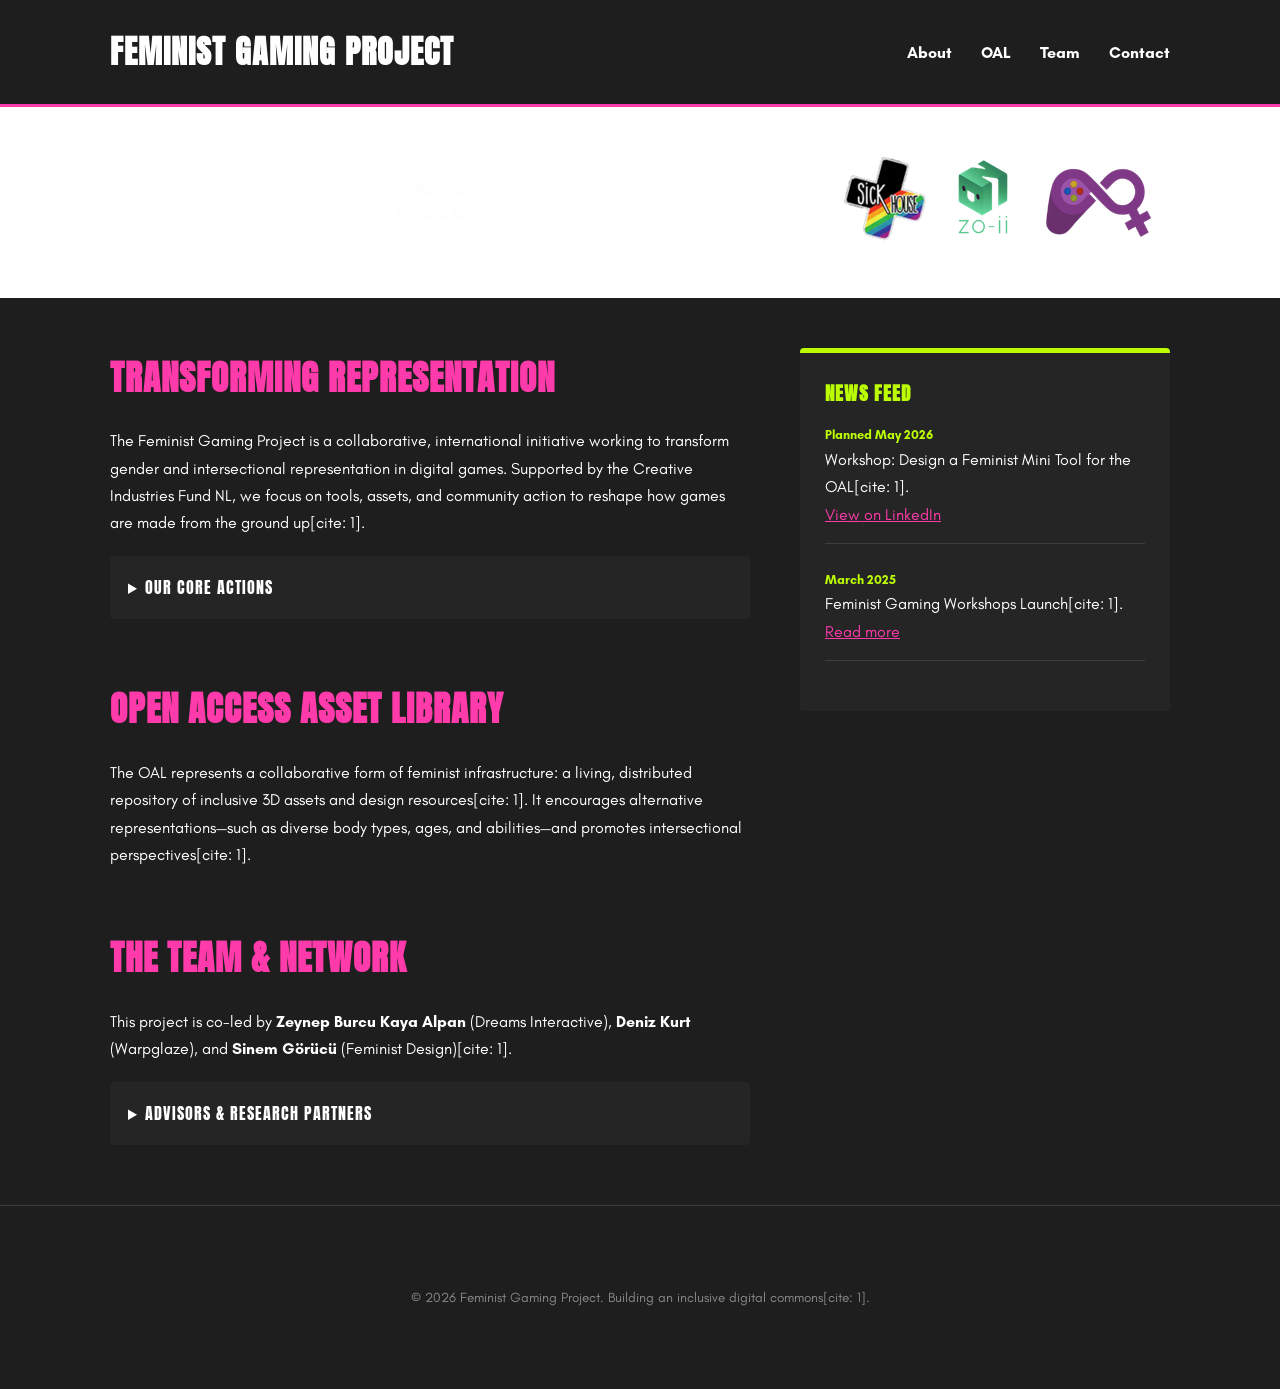
==== index.html @ a5b0f679 "website files upload" ====
<!DOCTYPE html>
<html lang="en">
<head>
    <meta charset="UTF-8">
    <meta name="viewport" content="width=device-width, initial-scale=1.0">
    <title>Feminist Gaming Project | Home</title>
    <link rel="stylesheet" href="style.css">
</head>
<body>

<header>
    <div class="container header-content">
        <h1>Feminist Gaming Project</h1>
        <nav>
            <a href="index.html">About</a>
            <a href="index.html#oal">OAL</a>
            <a href="index.html#team">Team</a>
            <a href="contact.html">Contact</a>
        </nav>
    </div>
</header>

<div class="logo-banner">
    <div class="container">
        <img src="images/logo_banner.png" alt="Project Partners" class="banner-img">
    </div>
</div>

<main class="container main-layout">
    <div class="content-area">
        <section id="about">
            <h2>Transforming Representation</h2>
            <p>The Feminist Gaming Project is a collaborative, international initiative working to transform gender and intersectional representation in digital games. Supported by the Creative Industries Fund NL, we focus on tools, assets, and community action to reshape how games are made from the ground up[cite: 1].</p>
            
            <details class="toggle-item">
                <summary>Our Core Actions</summary>
                <div class="toggle-content">
                    <ul>
                        <li>Building an Open Access Asset Library (OAL) of inclusive, diverse 3D characters, animations, and tools[cite: 1].</li>
                        <li>Running workshops, game jams, and community events across NL, TR, DE and the UK[cite: 1].</li>
                        <li>Supporting creators through a Fellowship Program[cite: 1].</li>
                        <li>Co-producing travelling exhibitions and publications[cite: 1].</li>
                    </ul>
                </div>
            </details>
        </section>

        <section id="oal">
            <h2>Open Access Asset Library</h2>
            <p>The OAL represents a collaborative form of feminist infrastructure: a living, distributed repository of inclusive 3D assets and design resources[cite: 1]. It encourages alternative representations—such as diverse body types, ages, and abilities—and promotes intersectional perspectives[cite: 1].</p>
        </section>

        <section id="team">
            <h2>The Team & Network</h2>
            <p>This project is co-led by <strong>Zeynep Burcu Kaya Alpan</strong> (Dreams Interactive), <strong>Deniz Kurt</strong> (Warpglaze), and <strong>Sinem Görücü</strong> (Feminist Design)[cite: 1].</p>
            
            <details class="toggle-item">
                <summary>Advisors & Research Partners</summary>
                <div class="toggle-content">
                    <ul>
                        <li>Dr. Diğdem Sezen (Senior Lecturer in Games, UCA)[cite: 1]</li>
                        <li>Zuraida Buter (Playful culture curator, NL)[cite: 1]</li>
                        <li>Dr. Emma Westecott (Associate Professor in Game Design, OCAD University)[cite: 1]</li>
                        <li>Creative Industries Fund NL[cite: 1]</li>
                        <li>Sickhouse (NL), UCA (UK), and Games for Change Türkiye (TR)[cite: 1]</li>
                    </ul>
                </div>
            </details>
        </section>
    </div>

    <aside class="news-sidebar">
        <h3>News Feed</h3>
        <div class="news-item">
            <p class="date">Planned May 2026</p>
            <p>Workshop: Design a Feminist Mini Tool for the OAL[cite: 1].</p>
            <a href="https://www.linkedin.com/company/feministgaming/" target="_blank">View on LinkedIn</a>
        </div>
        <div class="news-item">
            <p class="date">March 2025</p>
            <p>Feminist Gaming Workshops Launch[cite: 1].</p>
            <a href="https://www.linkedin.com/company/feministgaming/" target="_blank">Read more</a>
        </div>
    </aside>
</main>

<footer>
    <div class="container">
        <p>&copy; 2026 Feminist Gaming Project. Building an inclusive digital commons[cite: 1].</p>
    </div>
</footer>

</body>
</html>
---- style.css ----
/* Font Setup */
@font-face {
    font-family: 'Anton';
    src: url('fonts/Anton-Regular.ttf') format('truetype');
}

@font-face {
    font-family: 'GlacialIndifference';
    src: url('fonts/GlacialIndifference-Regular.otf') format('opentype');
    font-weight: normal;
}

@font-face {
    font-family: 'GlacialIndifference';
    src: url('fonts/GlacialIndifference-Bold.otf') format('opentype');
    font-weight: bold;
}

:root {
    --magenta: #ff3aaa;      /* Primary Accent */
    --bright-green: #bcfd04; /* Secondary Accent */
    --bg-grey: #1e1e1e;      /* Soft Dark Grey */
    --bg-sidebar: #252525;   /* Slightly lighter grey for contrast */
    --text-white: #ffffff;
}

* {
    box-sizing: border-box;
    margin: 0;
    padding: 0;
}

body {
    font-family: 'GlacialIndifference', sans-serif;
    background-color: var(--bg-grey);
    color: var(--text-white);
    line-height: 1.7;
}

h1, h2, h3, summary {
    font-family: 'Anton', sans-serif;
    text-transform: uppercase;
    letter-spacing: 1px;
}

h2 {
    color: var(--magenta);
    font-size: 2.2rem;
    margin-bottom: 20px;
}

.container {
    max-width: 1100px;
    margin: 0 auto;
    padding: 0 20px;
}

/* Header */
header {
    background-color: var(--bg-grey);
    border-bottom: 3px solid var(--magenta);
    padding: 25px 0;
    position: sticky;
    top: 0;
    z-index: 1000;
}

.header-content {
    display: flex;
    justify-content: space-between;
    align-items: center;
}

nav a {
    color: var(--text-white);
    text-decoration: none;
    margin-left: 25px;
    font-weight: bold;
    transition: color 0.3s;
}

nav a:hover {
    color: var(--bright-green);
}

/* Logo Banner */
.logo-banner {
    background-color: #ffffff; /* White background for transparent PNG logos */
    padding: 40px 0;
    text-align: center;
}

.banner-img {
    max-width: 100%;
    height: auto;
}

/* Layout */
.main-layout {
    display: flex;
    gap: 50px;
    margin-top: 50px;
}

.content-area {
    flex: 2;
}

section {
    margin-bottom: 60px;
}

/* Sidebar */
.news-sidebar {
    flex: 1;
    background: var(--bg-sidebar);
    padding: 25px;
    border-radius: 4px;
    border-top: 5px solid var(--bright-green);
    height: fit-content;
}

.news-sidebar h3 {
    color: var(--bright-green);
    margin-bottom: 15px;
}

.news-item {
    margin-bottom: 25px;
    padding-bottom: 15px;
    border-bottom: 1px solid #3d3d3d;
}

.news-item .date {
    font-size: 0.8rem;
    color: var(--bright-green);
    font-weight: bold;
}

/* Toggles */
details.toggle-item {
    background: var(--bg-sidebar);
    margin-top: 20px;
    border-radius: 4px;
}

summary {
    padding: 18px;
    cursor: pointer;
    transition: background 0.3s;
}

summary:hover {
    background: #2a2a2a;
    color: var(--magenta);
}

.toggle-content {
    padding: 20px;
    border-top: 1px solid #3d3d3d;
}

/* Contact Specific Styles */
.contact-links p {
    margin: 15px 0;
    font-size: 1.1rem;
}

.social-list {
    list-style: none;
    margin-top: 15px;
}

.social-list li {
    margin-bottom: 10px;
}

/* Global Links */
a {
    color: var(--magenta);
    text-decoration: underline;
}

a:hover {
    color: var(--bright-green);
    text-decoration: none;
}

footer {
    text-align: center;
    padding: 80px 0;
    border-top: 1px solid #3d3d3d;
    color: #888;
    font-size: 0.85rem;
}
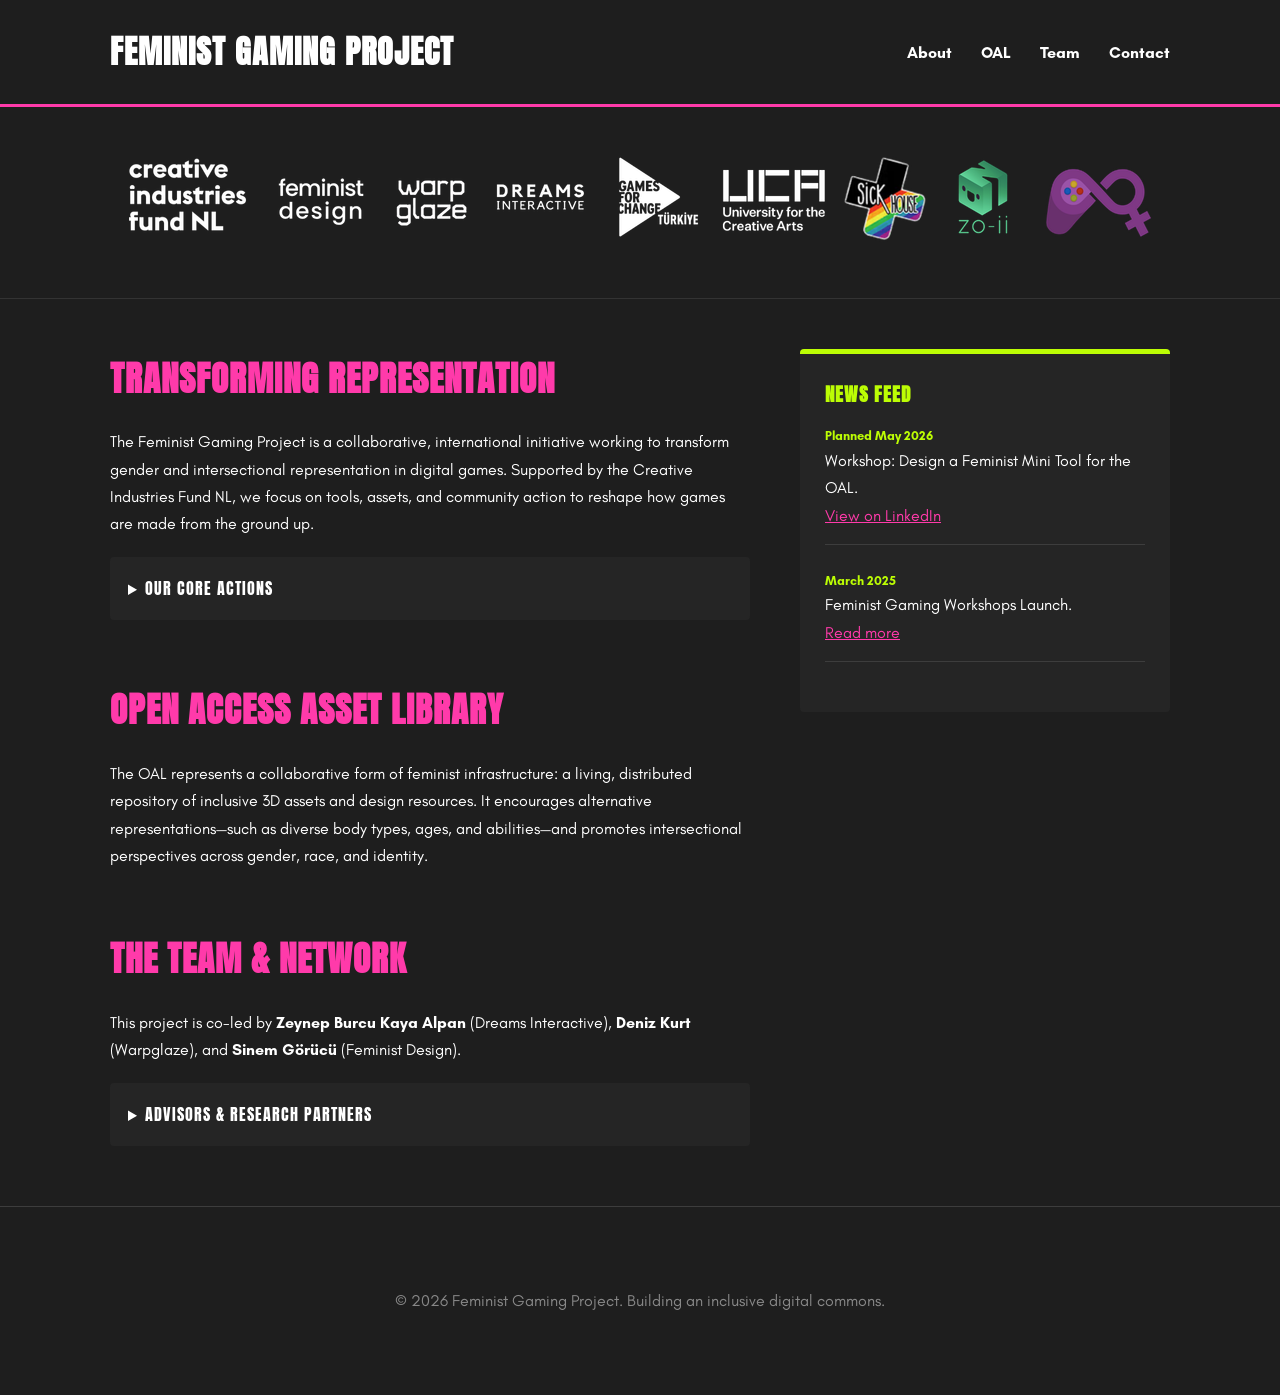
==== commit 3db60168: "banner bg edit and cite texts fix" ====
--- a/index.html
+++ b/index.html
@@ -22,6 +22,7 @@
 
 <div class="logo-banner">
     <div class="container">
+        <!-- Banner now sits on a dark background so white logos show up -->
         <img src="images/logo_banner.png" alt="Project Partners" class="banner-img">
     </div>
 </div>
@@ -30,16 +31,16 @@
     <div class="content-area">
         <section id="about">
             <h2>Transforming Representation</h2>
-            <p>The Feminist Gaming Project is a collaborative, international initiative working to transform gender and intersectional representation in digital games. Supported by the Creative Industries Fund NL, we focus on tools, assets, and community action to reshape how games are made from the ground up[cite: 1].</p>
+            <p>The Feminist Gaming Project is a collaborative, international initiative working to transform gender and intersectional representation in digital games. Supported by the Creative Industries Fund NL, we focus on tools, assets, and community action to reshape how games are made from the ground up.</p>
             
             <details class="toggle-item">
                 <summary>Our Core Actions</summary>
                 <div class="toggle-content">
                     <ul>
-                        <li>Building an Open Access Asset Library (OAL) of inclusive, diverse 3D characters, animations, and tools[cite: 1].</li>
-                        <li>Running workshops, game jams, and community events across NL, TR, DE and the UK[cite: 1].</li>
-                        <li>Supporting creators through a Fellowship Program[cite: 1].</li>
-                        <li>Co-producing travelling exhibitions and publications[cite: 1].</li>
+                        <li>Building an Open Access Asset Library (OAL) of inclusive, diverse 3D characters, animations, and tools.</li>
+                        <li>Running workshops, game jams, and community events across NL, TR, DE and the UK.</li>
+                        <li>Supporting creators through a Fellowship Program.</li>
+                        <li>Co-producing travelling exhibitions and publications.</li>
                     </ul>
                 </div>
             </details>
@@ -47,22 +48,22 @@
 
         <section id="oal">
             <h2>Open Access Asset Library</h2>
-            <p>The OAL represents a collaborative form of feminist infrastructure: a living, distributed repository of inclusive 3D assets and design resources[cite: 1]. It encourages alternative representations—such as diverse body types, ages, and abilities—and promotes intersectional perspectives[cite: 1].</p>
+            <p>The OAL represents a collaborative form of feminist infrastructure: a living, distributed repository of inclusive 3D assets and design resources. It encourages alternative representations—such as diverse body types, ages, and abilities—and promotes intersectional perspectives across gender, race, and identity.</p>
         </section>
 
         <section id="team">
             <h2>The Team & Network</h2>
-            <p>This project is co-led by <strong>Zeynep Burcu Kaya Alpan</strong> (Dreams Interactive), <strong>Deniz Kurt</strong> (Warpglaze), and <strong>Sinem Görücü</strong> (Feminist Design)[cite: 1].</p>
+            <p>This project is co-led by <strong>Zeynep Burcu Kaya Alpan</strong> (Dreams Interactive), <strong>Deniz Kurt</strong> (Warpglaze), and <strong>Sinem Görücü</strong> (Feminist Design).</p>
             
             <details class="toggle-item">
                 <summary>Advisors & Research Partners</summary>
                 <div class="toggle-content">
                     <ul>
-                        <li>Dr. Diğdem Sezen (Senior Lecturer in Games, UCA)[cite: 1]</li>
-                        <li>Zuraida Buter (Playful culture curator, NL)[cite: 1]</li>
-                        <li>Dr. Emma Westecott (Associate Professor in Game Design, OCAD University)[cite: 1]</li>
-                        <li>Creative Industries Fund NL[cite: 1]</li>
-                        <li>Sickhouse (NL), UCA (UK), and Games for Change Türkiye (TR)[cite: 1]</li>
+                        <li>Dr. Diğdem Sezen (Senior Lecturer in Games, UCA)</li>
+                        <li>Zuraida Buter (Playful culture curator, NL)</li>
+                        <li>Dr. Emma Westecott (Associate Professor in Game Design, OCAD University)</li>
+                        <li>Creative Industries Fund NL</li>
+                        <li>Sickhouse (NL), UCA (UK), and Games for Change Türkiye (TR)</li>
                     </ul>
                 </div>
             </details>
@@ -73,12 +74,12 @@
         <h3>News Feed</h3>
         <div class="news-item">
             <p class="date">Planned May 2026</p>
-            <p>Workshop: Design a Feminist Mini Tool for the OAL[cite: 1].</p>
+            <p>Workshop: Design a Feminist Mini Tool for the OAL.</p>
             <a href="https://www.linkedin.com/company/feministgaming/" target="_blank">View on LinkedIn</a>
         </div>
         <div class="news-item">
             <p class="date">March 2025</p>
-            <p>Feminist Gaming Workshops Launch[cite: 1].</p>
+            <p>Feminist Gaming Workshops Launch.</p>
             <a href="https://www.linkedin.com/company/feministgaming/" target="_blank">Read more</a>
         </div>
     </aside>
@@ -86,7 +87,7 @@
 
 <footer>
     <div class="container">
-        <p>&copy; 2026 Feminist Gaming Project. Building an inclusive digital commons[cite: 1].</p>
+        <p>&copy; 2026 Feminist Gaming Project. Building an inclusive digital commons.</p>
     </div>
 </footer>
 
--- a/style.css
+++ b/style.css
@@ -20,7 +20,7 @@
     --magenta: #ff3aaa;      /* Primary Accent */
     --bright-green: #bcfd04; /* Secondary Accent */
     --bg-grey: #1e1e1e;      /* Soft Dark Grey */
-    --bg-sidebar: #252525;   /* Slightly lighter grey for contrast */
+    --bg-sidebar: #252525;   /* Sidebar contrast */
     --text-white: #ffffff;
 }
 
@@ -76,18 +76,18 @@
     text-decoration: none;
     margin-left: 25px;
     font-weight: bold;
-    transition: color 0.3s;
 }
 
 nav a:hover {
     color: var(--bright-green);
 }
 
-/* Logo Banner */
+/* Logo Banner - FIXED: No more white background */
 .logo-banner {
-    background-color: #ffffff; /* White background for transparent PNG logos */
+    background-color: var(--bg-grey); 
     padding: 40px 0;
     text-align: center;
+    border-bottom: 1px solid #333;
 }
 
 .banner-img {
@@ -110,13 +110,13 @@
     margin-bottom: 60px;
 }
 
-/* Sidebar */
+/* News Sidebar */
 .news-sidebar {
     flex: 1;
     background: var(--bg-sidebar);
     padding: 25px;
     border-radius: 4px;
-    border-top: 5px solid var(--bright-green);
+    border-top: 5px solid var(--bright-green); /* Using green here as secondary */
     height: fit-content;
 }
 
@@ -147,11 +147,9 @@
 summary {
     padding: 18px;
     cursor: pointer;
-    transition: background 0.3s;
 }
 
 summary:hover {
-    background: #2a2a2a;
     color: var(--magenta);
 }
 
@@ -160,22 +158,7 @@
     border-top: 1px solid #3d3d3d;
 }
 
-/* Contact Specific Styles */
-.contact-links p {
-    margin: 15px 0;
-    font-size: 1.1rem;
-}
-
-.social-list {
-    list-style: none;
-    margin-top: 15px;
-}
-
-.social-list li {
-    margin-bottom: 10px;
-}
-
-/* Global Links */
+/* Links */
 a {
     color: var(--magenta);
     text-decoration: underline;
@@ -183,7 +166,6 @@
 
 a:hover {
     color: var(--bright-green);
-    text-decoration: none;
 }
 
 footer {
@@ -191,5 +173,4 @@
     padding: 80px 0;
     border-top: 1px solid #3d3d3d;
     color: #888;
-    font-size: 0.85rem;
 }
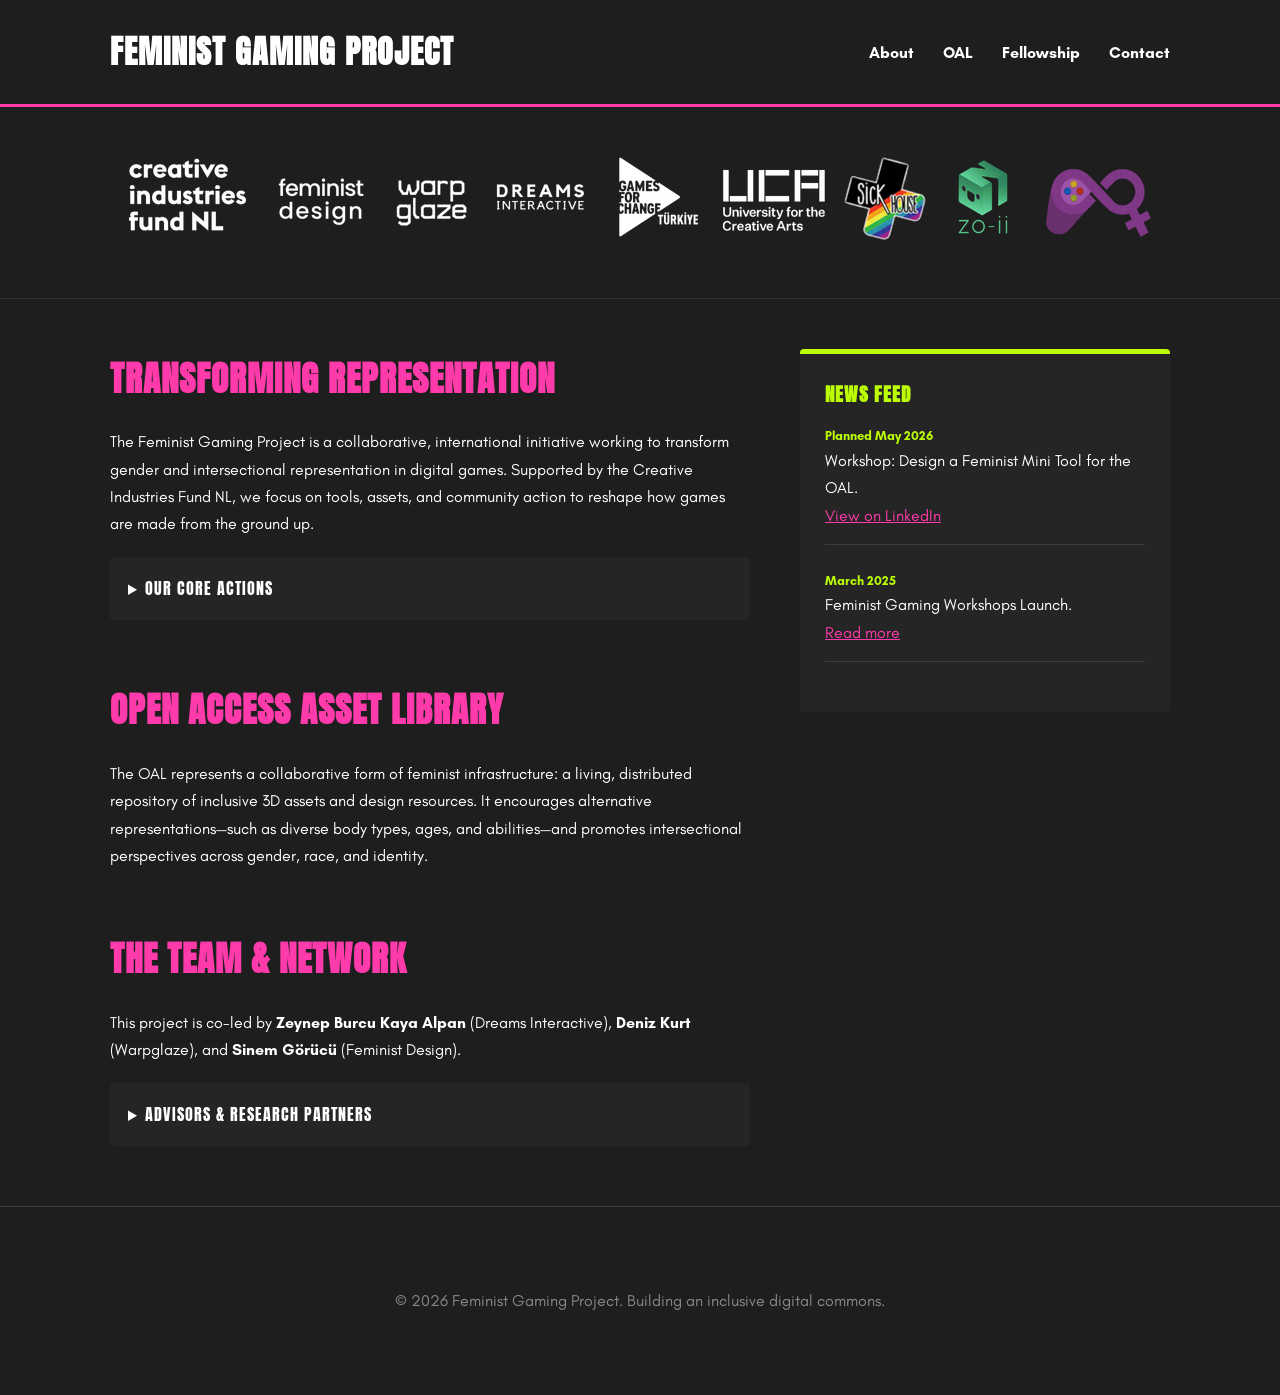
==== commit 6d7dfc4d: "fellowship website" ====
--- a/index.html
+++ b/index.html
@@ -14,7 +14,7 @@
         <nav>
             <a href="index.html">About</a>
             <a href="index.html#oal">OAL</a>
-            <a href="index.html#team">Team</a>
+            <a href="fellowship/">Fellowship</a>
             <a href="contact.html">Contact</a>
         </nav>
     </div>
--- a/style.css
+++ b/style.css
@@ -173,4 +173,264 @@
     padding: 80px 0;
     border-top: 1px solid #3d3d3d;
     color: #888;
+}
+
+/* ─── Fellowship Page ─── */
+
+.fellowship-hero {
+    margin-top: 50px;
+    margin-bottom: 60px;
+    padding: 50px 40px;
+    background: linear-gradient(135deg, rgba(255, 58, 170, 0.08), rgba(188, 253, 4, 0.05));
+    border: 1px solid rgba(255, 58, 170, 0.15);
+    border-radius: 8px;
+    position: relative;
+}
+
+.fellowship-hero-badge {
+    display: inline-block;
+    background: var(--magenta);
+    color: var(--text-white);
+    font-family: 'Anton', sans-serif;
+    text-transform: uppercase;
+    letter-spacing: 2px;
+    font-size: 0.75rem;
+    padding: 6px 16px;
+    border-radius: 3px;
+    margin-bottom: 20px;
+}
+
+.fellowship-hero h2 {
+    font-size: 2.8rem;
+    margin-bottom: 10px;
+}
+
+.fellowship-hero-tagline {
+    color: var(--bright-green);
+    font-weight: bold;
+    font-size: 1.15rem;
+    margin-bottom: 20px;
+}
+
+/* Cards Grid */
+.fellowship-cards {
+    display: grid;
+    grid-template-columns: repeat(2, 1fr);
+    gap: 24px;
+    margin-top: 30px;
+}
+
+.fellowship-card {
+    background: var(--bg-sidebar);
+    padding: 30px;
+    border-radius: 6px;
+    border-left: 4px solid var(--magenta);
+    transition: transform 0.2s ease, border-color 0.2s ease;
+}
+
+.fellowship-card:hover {
+    transform: translateY(-3px);
+    border-color: var(--bright-green);
+}
+
+.fellowship-card-icon {
+    font-size: 1.8rem;
+    margin-bottom: 12px;
+}
+
+.fellowship-card h3 {
+    color: var(--text-white);
+    margin-bottom: 10px;
+    font-size: 1.1rem;
+}
+
+.fellowship-card p {
+    color: #ccc;
+    font-size: 0.95rem;
+    line-height: 1.6;
+}
+
+/* Sections */
+.fellowship-section {
+    margin-bottom: 60px;
+}
+
+.fellowship-section h2 {
+    margin-bottom: 20px;
+}
+
+/* Criteria List */
+.fellowship-criteria {
+    list-style: none;
+    margin: 20px 0;
+    padding: 0;
+}
+
+.fellowship-criteria li {
+    padding: 10px 0 10px 28px;
+    position: relative;
+    border-bottom: 1px solid rgba(61, 61, 61, 0.5);
+}
+
+.fellowship-criteria li::before {
+    content: '→';
+    position: absolute;
+    left: 0;
+    color: var(--magenta);
+    font-weight: bold;
+}
+
+.fellowship-note {
+    margin-top: 16px;
+    color: var(--bright-green);
+    font-size: 0.95rem;
+    font-style: italic;
+}
+
+/* Timeline */
+.fellowship-timeline {
+    margin-top: 30px;
+    padding-left: 24px;
+    border-left: 3px solid var(--magenta);
+}
+
+.fellowship-timeline-item {
+    position: relative;
+    padding: 0 0 40px 30px;
+}
+
+.fellowship-timeline-item:last-child {
+    padding-bottom: 0;
+}
+
+.fellowship-timeline-marker {
+    position: absolute;
+    left: -34px;
+    top: 4px;
+    width: 14px;
+    height: 14px;
+    border-radius: 50%;
+    background: var(--magenta);
+    border: 3px solid var(--bg-grey);
+    box-shadow: 0 0 0 2px var(--magenta);
+}
+
+.fellowship-timeline-content h3 {
+    color: var(--bright-green);
+    font-size: 1rem;
+    margin-bottom: 6px;
+}
+
+.fellowship-timeline-content p {
+    color: #ccc;
+    font-size: 0.95rem;
+}
+
+/* Partners */
+.fellowship-partners {
+    display: flex;
+    flex-wrap: wrap;
+    gap: 10px;
+    margin-top: 20px;
+}
+
+.partner-tag {
+    background: var(--bg-sidebar);
+    border: 1px solid #3d3d3d;
+    padding: 8px 18px;
+    border-radius: 4px;
+    font-size: 0.9rem;
+    font-weight: bold;
+    transition: border-color 0.2s ease, color 0.2s ease;
+}
+
+.partner-tag:hover {
+    border-color: var(--magenta);
+    color: var(--magenta);
+}
+
+/* CTA */
+.fellowship-cta {
+    text-align: center;
+    padding: 50px 30px;
+    margin-bottom: 60px;
+    background: var(--bg-sidebar);
+    border-radius: 8px;
+    border-top: 4px solid var(--bright-green);
+}
+
+.fellowship-cta h2 {
+    color: var(--bright-green);
+}
+
+.fellowship-cta p {
+    max-width: 600px;
+    margin: 0 auto 30px;
+    color: #ccc;
+}
+
+.fellowship-cta-buttons {
+    display: flex;
+    gap: 16px;
+    justify-content: center;
+    flex-wrap: wrap;
+}
+
+.btn-primary {
+    display: inline-block;
+    background: var(--magenta);
+    color: var(--text-white);
+    text-decoration: none;
+    padding: 14px 32px;
+    border-radius: 4px;
+    font-weight: bold;
+    font-family: 'Anton', sans-serif;
+    text-transform: uppercase;
+    letter-spacing: 1px;
+    transition: background 0.2s ease, transform 0.2s ease;
+}
+
+.btn-primary:hover {
+    background: #e62e95;
+    transform: translateY(-2px);
+    color: var(--text-white);
+}
+
+.btn-secondary {
+    display: inline-block;
+    border: 2px solid var(--bright-green);
+    color: var(--bright-green);
+    text-decoration: none;
+    padding: 12px 30px;
+    border-radius: 4px;
+    font-weight: bold;
+    font-family: 'Anton', sans-serif;
+    text-transform: uppercase;
+    letter-spacing: 1px;
+    transition: background 0.2s ease, transform 0.2s ease;
+}
+
+.btn-secondary:hover {
+    background: rgba(188, 253, 4, 0.1);
+    transform: translateY(-2px);
+}
+
+/* Responsive */
+@media (max-width: 768px) {
+    .fellowship-cards {
+        grid-template-columns: 1fr;
+    }
+
+    .fellowship-hero h2 {
+        font-size: 2rem;
+    }
+
+    .fellowship-hero {
+        padding: 30px 20px;
+    }
+
+    .fellowship-cta-buttons {
+        flex-direction: column;
+        align-items: center;
+    }
 }
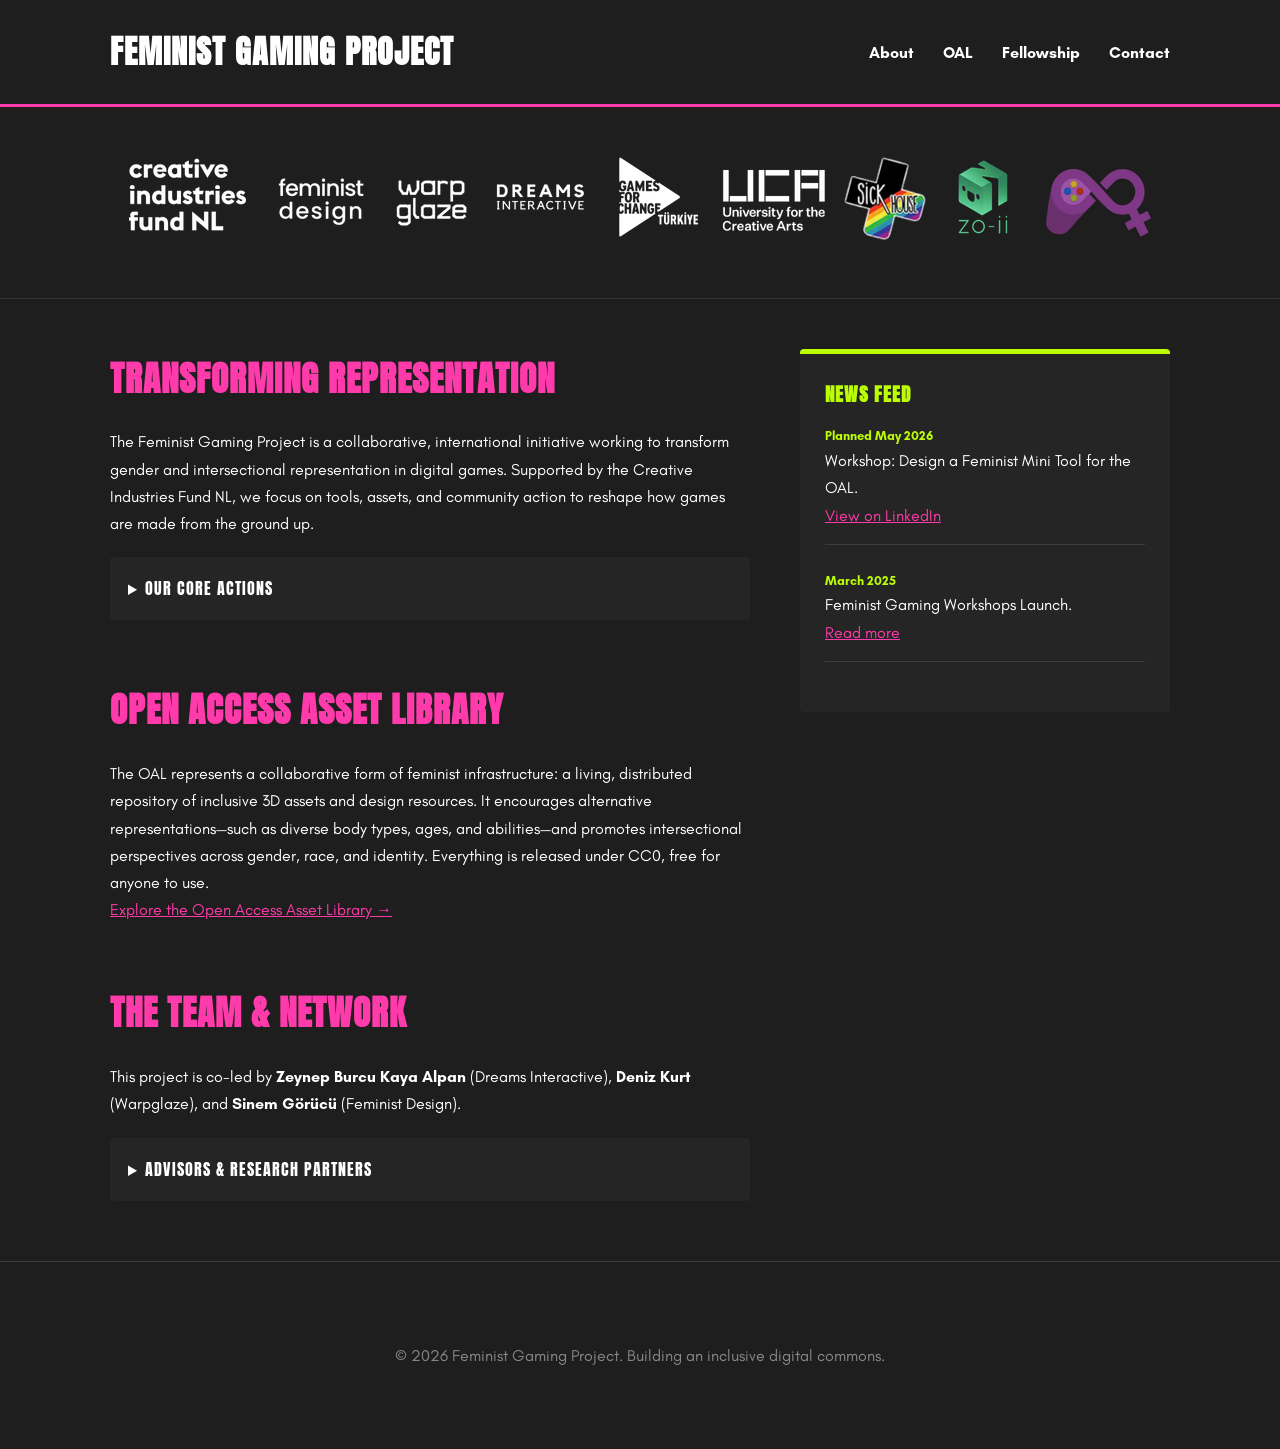
==== commit afae6b0d: "OAL page update" ====
--- a/index.html
+++ b/index.html
@@ -13,7 +13,7 @@
         <h1>Feminist Gaming Project</h1>
         <nav>
             <a href="index.html">About</a>
-            <a href="index.html#oal">OAL</a>
+            <a href="OAL/">OAL</a>
             <a href="fellowship/">Fellowship</a>
             <a href="contact.html">Contact</a>
         </nav>
@@ -48,7 +48,8 @@
 
         <section id="oal">
             <h2>Open Access Asset Library</h2>
-            <p>The OAL represents a collaborative form of feminist infrastructure: a living, distributed repository of inclusive 3D assets and design resources. It encourages alternative representations—such as diverse body types, ages, and abilities—and promotes intersectional perspectives across gender, race, and identity.</p>
+            <p>The OAL represents a collaborative form of feminist infrastructure: a living, distributed repository of inclusive 3D assets and design resources. It encourages alternative representations—such as diverse body types, ages, and abilities—and promotes intersectional perspectives across gender, race, and identity. Everything is released under CC0, free for anyone to use.</p>
+            <p><a href="OAL/">Explore the Open Access Asset Library →</a></p>
         </section>
 
         <section id="team">
--- a/style.css
+++ b/style.css
@@ -415,12 +415,192 @@
     transform: translateY(-2px);
 }
 
+/* Key Facts strip */
+.fellowship-facts {
+    display: flex;
+    flex-wrap: wrap;
+    gap: 16px;
+    margin-top: 36px;
+}
+
+.fellowship-fact {
+    flex: 1;
+    min-width: 130px;
+    background: rgba(0, 0, 0, 0.22);
+    border-radius: 6px;
+    padding: 18px 14px;
+    text-align: center;
+}
+
+.fellowship-fact .num {
+    display: block;
+    font-family: 'Anton', sans-serif;
+    font-size: 1.8rem;
+    color: var(--bright-green);
+    line-height: 1.1;
+}
+
+.fellowship-fact .label {
+    display: block;
+    margin-top: 6px;
+    font-size: 0.78rem;
+    text-transform: uppercase;
+    letter-spacing: 1px;
+    color: #ccc;
+}
+
+/* Callout box */
+.fellowship-callout {
+    background: rgba(255, 58, 170, 0.07);
+    border-left: 4px solid var(--magenta);
+    border-radius: 4px;
+    padding: 20px 24px;
+    margin: 24px 0;
+}
+
+.fellowship-callout p {
+    color: #ccc;
+    font-size: 0.95rem;
+    margin: 0;
+}
+
+.fellowship-callout strong {
+    color: var(--text-white);
+}
+
+/* Role toggles */
+.fellowship-roles {
+    margin-top: 30px;
+}
+
+.fellowship-roles details.toggle-item {
+    border-left: 4px solid var(--magenta);
+}
+
+.fellowship-roles summary {
+    display: flex;
+    align-items: baseline;
+    gap: 14px;
+    font-size: 1rem;
+}
+
+.role-num {
+    font-family: 'Anton', sans-serif;
+    color: var(--bright-green);
+    font-size: 1.1rem;
+}
+
+.role-why {
+    margin-top: 14px;
+    color: #ccc;
+    font-size: 0.92rem;
+    font-style: italic;
+}
+
+.role-why strong {
+    color: var(--bright-green);
+    font-style: normal;
+}
+
+/* Application steps */
+.fellowship-steps {
+    list-style: none;
+    counter-reset: step;
+    margin: 24px 0;
+    padding: 0;
+}
+
+.fellowship-steps li {
+    position: relative;
+    counter-increment: step;
+    padding: 0 0 22px 52px;
+}
+
+.fellowship-steps li:last-child {
+    padding-bottom: 0;
+}
+
+.fellowship-steps li::before {
+    content: counter(step);
+    position: absolute;
+    left: 0;
+    top: 0;
+    width: 34px;
+    height: 34px;
+    background: var(--magenta);
+    color: var(--text-white);
+    font-family: 'Anton', sans-serif;
+    border-radius: 50%;
+    display: flex;
+    align-items: center;
+    justify-content: center;
+}
+
+.fellowship-steps strong {
+    color: var(--text-white);
+}
+
+/* Email application box */
+.fellowship-apply-box {
+    text-align: center;
+    background: var(--bg-sidebar);
+    border: 1px solid #3d3d3d;
+    border-radius: 8px;
+    padding: 28px 24px;
+    margin: 28px 0;
+}
+
+.fellowship-apply-box .apply-label {
+    font-family: 'Anton', sans-serif;
+    text-transform: uppercase;
+    letter-spacing: 1px;
+    color: var(--bright-green);
+    font-size: 0.85rem;
+    margin-bottom: 10px;
+}
+
+.fellowship-apply-box .apply-email {
+    font-family: 'Anton', sans-serif;
+    font-size: 1.5rem;
+    color: var(--magenta);
+    text-decoration: none;
+    word-break: break-word;
+}
+
+.fellowship-apply-box .apply-email:hover {
+    color: var(--bright-green);
+}
+
+.fellowship-apply-box .apply-hint {
+    margin-top: 12px;
+    color: #ccc;
+    font-size: 0.9rem;
+}
+
+/* Deadline highlight */
+.fellowship-deadline {
+    margin-top: 24px;
+    text-align: center;
+    background: var(--magenta);
+    color: var(--text-white);
+    padding: 16px;
+    border-radius: 6px;
+    font-family: 'Anton', sans-serif;
+    text-transform: uppercase;
+    letter-spacing: 1px;
+    font-size: 1.1rem;
+}
+
 /* Responsive */
 @media (max-width: 768px) {
     .fellowship-cards {
         grid-template-columns: 1fr;
     }
 
+    .fellowship-fact {
+        min-width: 45%;
+    }
+
     .fellowship-hero h2 {
         font-size: 2rem;
     }
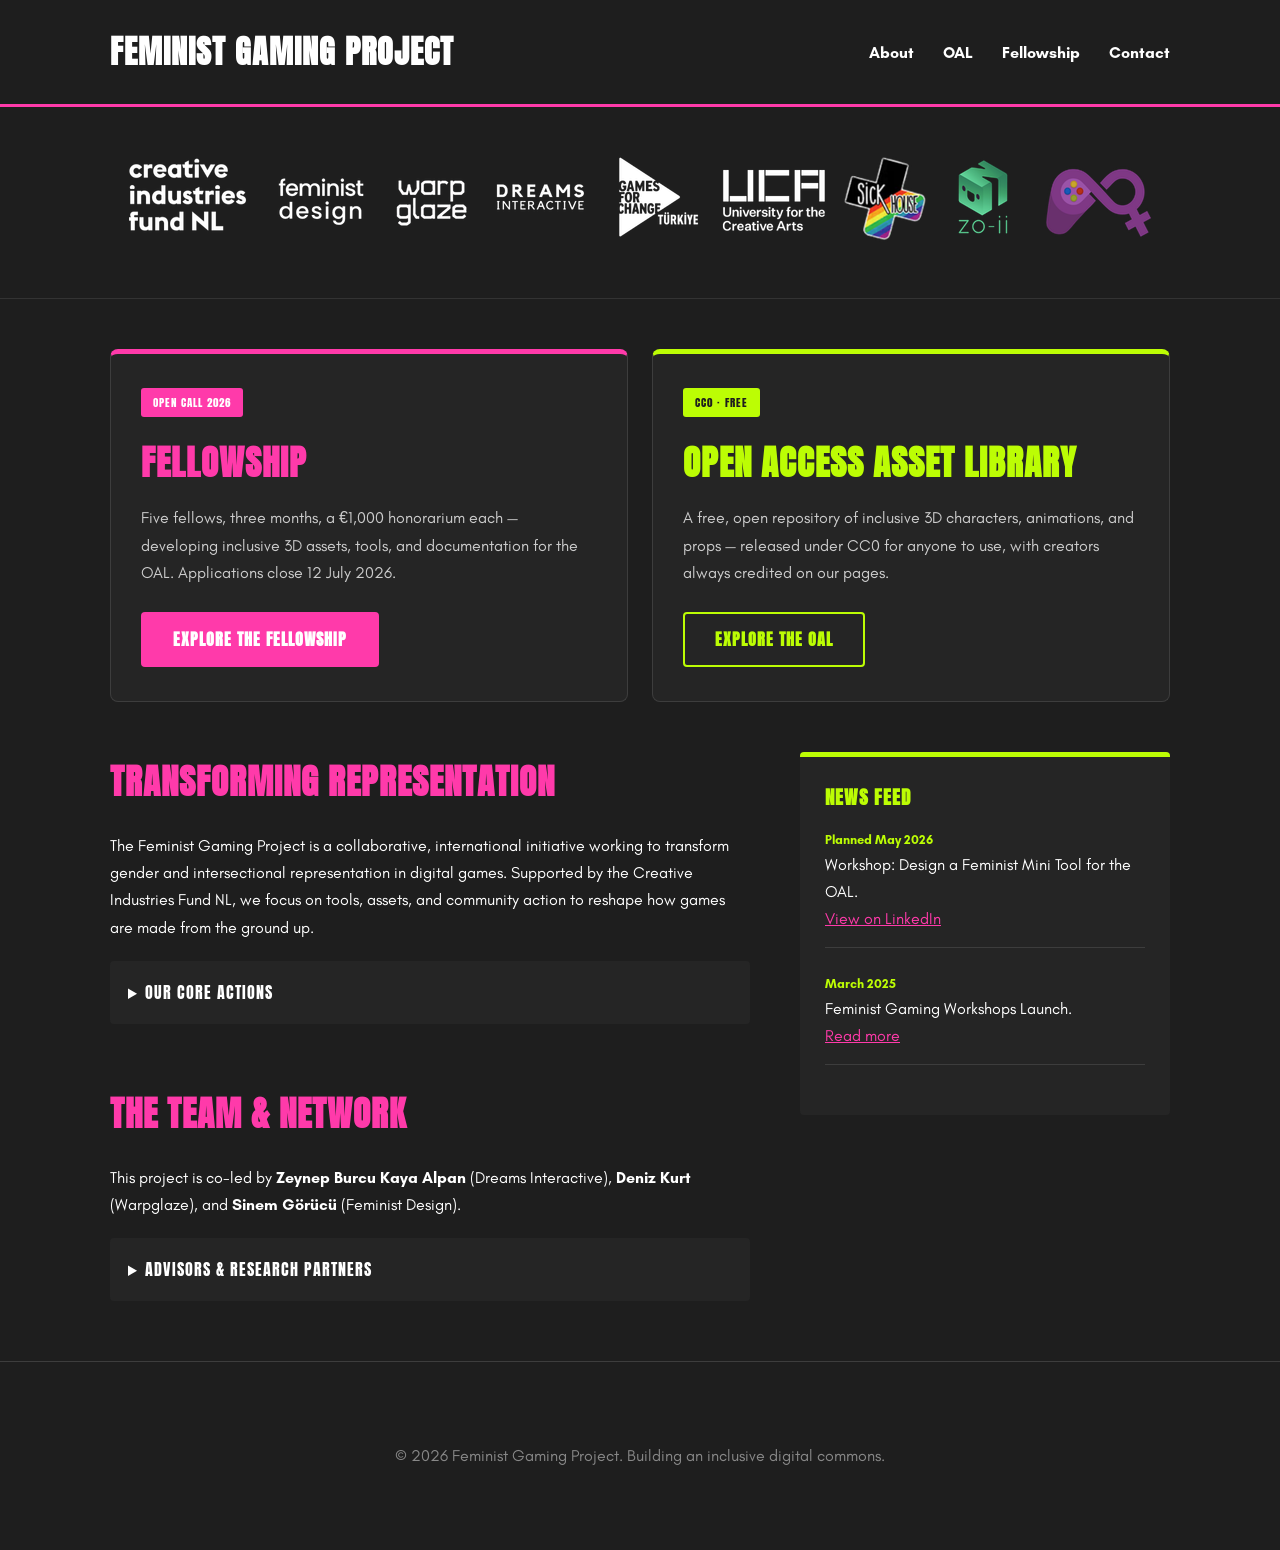
==== commit f62c9cd4: "homepage edit" ====
--- a/index.html
+++ b/index.html
@@ -13,7 +13,7 @@
         <h1>Feminist Gaming Project</h1>
         <nav>
             <a href="index.html">About</a>
-            <a href="OAL/">OAL</a>
+            <a href="OAL/index.html">OAL</a>
             <a href="fellowship/">Fellowship</a>
             <a href="contact.html">Contact</a>
         </nav>
@@ -26,6 +26,21 @@
         <img src="images/logo_banner.png" alt="Project Partners" class="banner-img">
     </div>
 </div>
+
+<section class="home-features container">
+    <div class="feature-frame">
+        <span class="feature-tag">Open Call 2026</span>
+        <h2>Fellowship</h2>
+        <p>Five fellows, three months, a €1,000 honorarium each — developing inclusive 3D assets, tools, and documentation for the OAL. Applications close 12 July 2026.</p>
+        <a href="fellowship/index.html" class="btn-primary">Explore the Fellowship</a>
+    </div>
+    <div class="feature-frame oal">
+        <span class="feature-tag">CC0 · Free</span>
+        <h2>Open Access Asset Library</h2>
+        <p>A free, open repository of inclusive 3D characters, animations, and props — released under CC0 for anyone to use, with creators always credited on our pages.</p>
+        <a href="OAL/index.html" class="btn-secondary">Explore the OAL</a>
+    </div>
+</section>
 
 <main class="container main-layout">
     <div class="content-area">
@@ -44,12 +59,6 @@
                     </ul>
                 </div>
             </details>
-        </section>
-
-        <section id="oal">
-            <h2>Open Access Asset Library</h2>
-            <p>The OAL represents a collaborative form of feminist infrastructure: a living, distributed repository of inclusive 3D assets and design resources. It encourages alternative representations—such as diverse body types, ages, and abilities—and promotes intersectional perspectives across gender, race, and identity. Everything is released under CC0, free for anyone to use.</p>
-            <p><a href="OAL/">Explore the Open Access Asset Library →</a></p>
         </section>
 
         <section id="team">
--- a/style.css
+++ b/style.css
@@ -93,6 +93,70 @@
 .banner-img {
     max-width: 100%;
     height: auto;
+}
+
+/* Home feature frames */
+.home-features {
+    display: grid;
+    grid-template-columns: repeat(2, 1fr);
+    gap: 24px;
+    margin-top: 50px;
+}
+
+.feature-frame {
+    display: flex;
+    flex-direction: column;
+    background: var(--bg-sidebar);
+    border: 1px solid #3d3d3d;
+    border-top: 5px solid var(--magenta);
+    border-radius: 8px;
+    padding: 34px 30px;
+    transition: transform 0.2s ease;
+}
+
+.feature-frame:hover {
+    transform: translateY(-3px);
+}
+
+.feature-frame.oal {
+    border-top-color: var(--bright-green);
+}
+
+.feature-tag {
+    align-self: flex-start;
+    font-family: 'Anton', sans-serif;
+    text-transform: uppercase;
+    letter-spacing: 1px;
+    font-size: 0.7rem;
+    padding: 5px 12px;
+    border-radius: 3px;
+    background: var(--magenta);
+    color: var(--text-white);
+    margin-bottom: 16px;
+}
+
+.feature-frame.oal .feature-tag {
+    background: var(--bright-green);
+    color: var(--bg-grey);
+}
+
+.feature-frame h2 {
+    margin-bottom: 12px;
+}
+
+.feature-frame.oal h2 {
+    color: var(--bright-green);
+}
+
+.feature-frame p {
+    color: #ccc;
+    margin-bottom: 26px;
+    flex-grow: 1;
+}
+
+.feature-frame .btn-primary,
+.feature-frame .btn-secondary {
+    align-self: flex-start;
 }
 
 /* Layout */
@@ -593,6 +657,10 @@
 
 /* Responsive */
 @media (max-width: 768px) {
+    .home-features {
+        grid-template-columns: 1fr;
+    }
+
     .fellowship-cards {
         grid-template-columns: 1fr;
     }
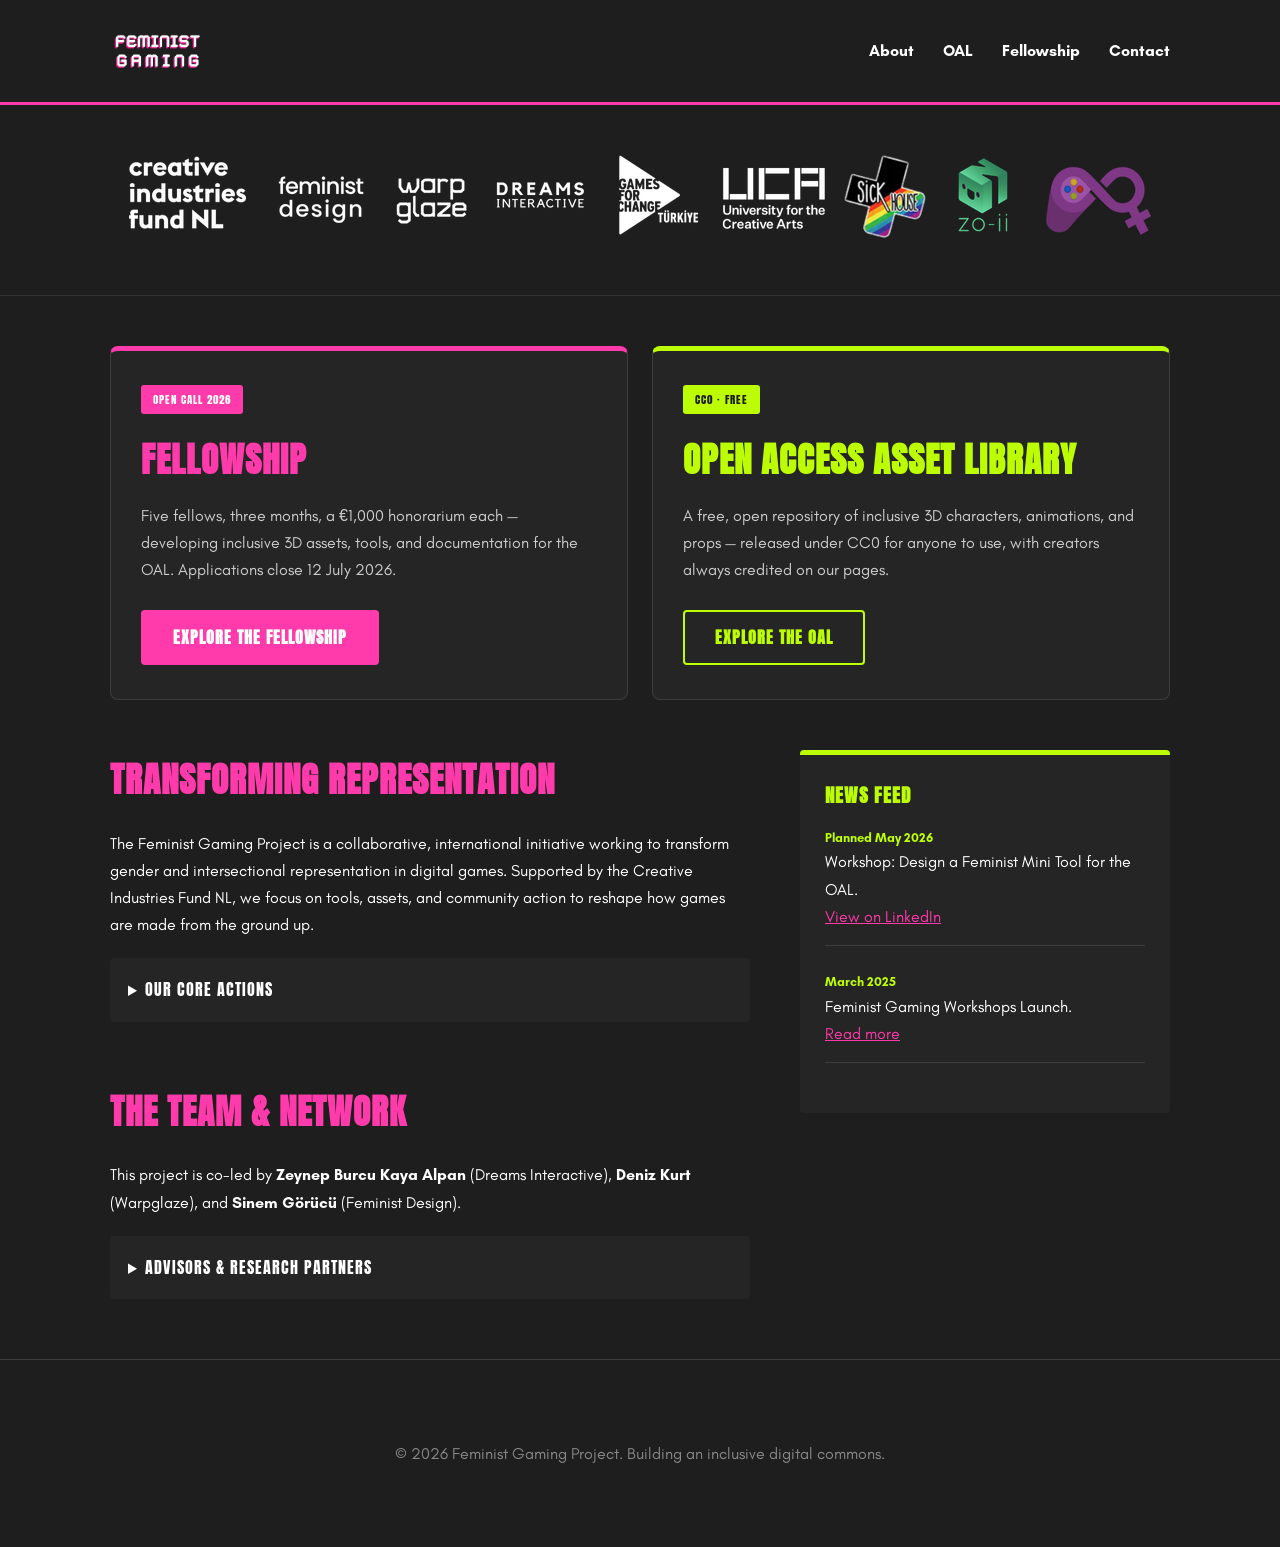
==== commit 66be1cbd: "logo change" ====
--- a/index.html
+++ b/index.html
@@ -10,7 +10,7 @@
 
 <header>
     <div class="container header-content">
-        <h1>Feminist Gaming Project</h1>
+        <a href="index.html" class="logo-link"><img src="images/FG_Logo_TransparentWhite.png" alt="Feminist Gaming"></a>
         <nav>
             <a href="index.html">About</a>
             <a href="OAL/index.html">OAL</a>
--- a/style.css
+++ b/style.css
@@ -69,6 +69,18 @@
     display: flex;
     justify-content: space-between;
     align-items: center;
+}
+
+.logo-link {
+    display: inline-flex;
+    align-items: center;
+    text-decoration: none;
+}
+
+.logo-link img {
+    height: 52px;
+    width: auto;
+    display: block;
 }
 
 nav a {
